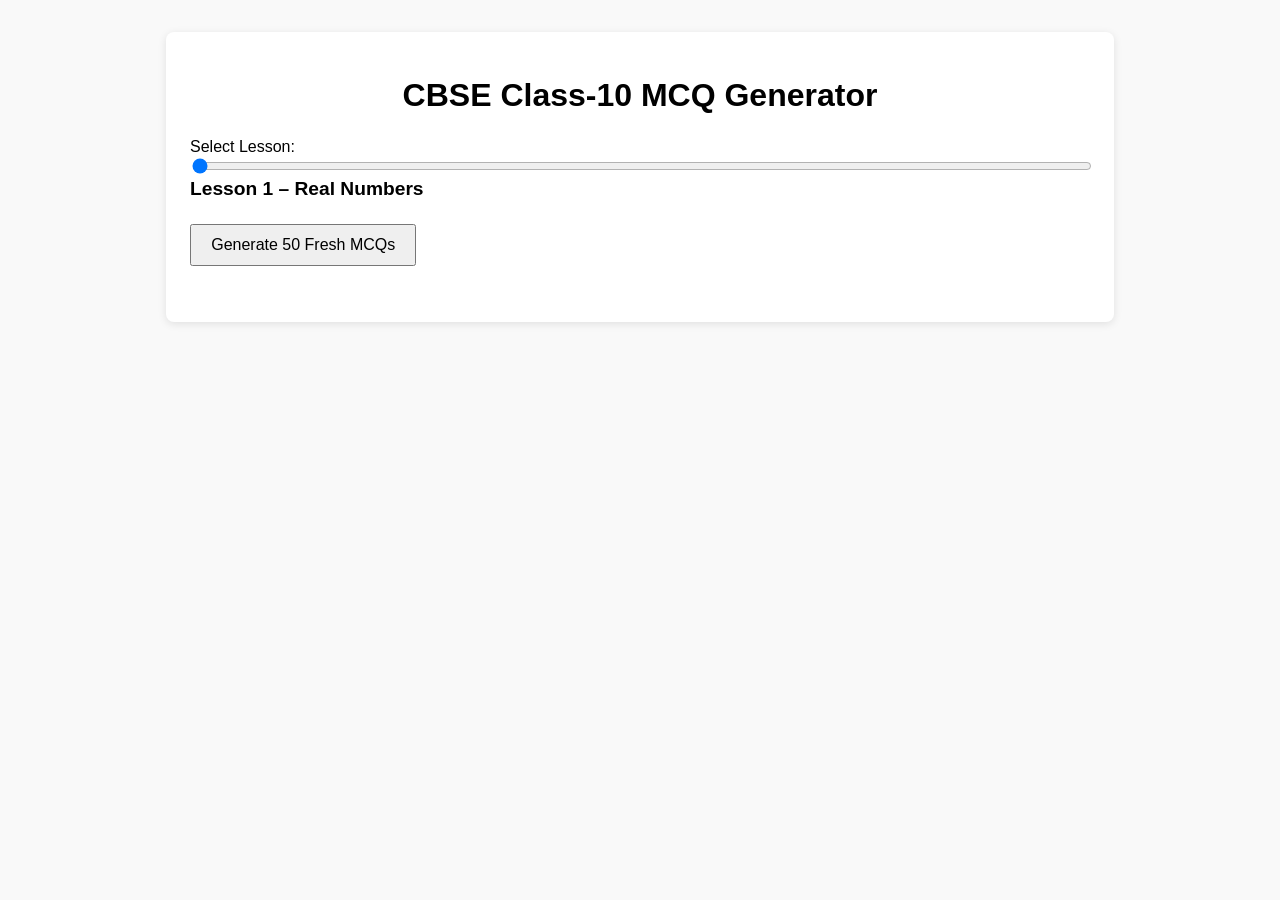
==== index.html @ ea10f2ff "Update index.html" ====
<!DOCTYPE html>
<html lang="en">
<head>
  <meta charset="UTF-8">
  <title>CBSE Class-10 MCQ Generator (DeepSeek V3)</title>
  <meta name="viewport" content="width=device-width, initial-scale=1">
  <style>
    body {font-family: Arial, sans-serif; margin: 2rem; background:#f9f9f9;}
    h1 {text-align:center;}
    .container {max-width:900px; margin:auto; background:#fff; padding:1.5rem; border-radius:8px; box-shadow:0 2px 8px rgba(0,0,0,.1);}
    .slider-box {margin:1.5rem 0;}
    #lessonLabel {font-weight:bold; font-size:1.2rem;}
    #mcqOutput {margin-top:2rem; line-height:1.6;}
    button {padding:.6rem 1.2rem; font-size:1rem; cursor:pointer;}
    .loading {color:#555; font-style:italic;}
    .mcq {margin-bottom:1.2rem; border-bottom:1px solid #eee; padding-bottom:1rem;}
    .options {margin-left:1.5rem;}
    details {margin-top:.5rem;}
  </style>
</head>
<body>

<div class="container">
  <h1>CBSE Class-10 MCQ Generator</h1>

  <div class="slider-box">
    <label for="lessonSlider">Select Lesson:</label><br>
    <input type="range" id="lessonSlider" min="1" max="14" value="1" step="1" style="width:100%;">
    <div id="lessonLabel">Lesson 1 – Real Numbers</div>
  </div>

  <button id="generateBtn">Generate 50 Fresh MCQs</button>
  <p class="loading" id="status"></p>

  <div id="mcqOutput"></div>
</div>

<script>
/* ------------------------------------------------------------------
   CONFIGURATION
   ------------------------------------------------------------------ */
const API_URL = 'https://openrouter.ai/api/v1/chat/completions'; 
const MODEL = 'deepseek/deepseek-r1:free'; // current free DeepSeek model  
  
const LESSONS = [
  null,
  'Real Numbers',
  'Polynomials',
  'Pair of Linear Equations in Two Variables',
  'Quadratic Equations',
  'Arithmetic Progressions',
  'Triangles',
  'Coordinate Geometry',
  'Introduction to Trigonometry',
  'Some Applications of Trigonometry',
  'Circles',
  'Areas Related to Circles',
  'Surface Areas and Volumes',
  'Probability',          // Lesson 13
  'Statistics'            // Lesson 14
];

/* ------------------------------------------------------------------
   UI – slider label
   ------------------------------------------------------------------ */
const slider   = document.getElementById('lessonSlider');
const label    = document.getElementById('lessonLabel');
const status   = document.getElementById('status');
const output   = document.getElementById('mcqOutput');
const genBtn   = document.getElementById('generateBtn');

function updateLabel() {
  const idx = slider.value;
  label.textContent = `Lesson ${idx} – ${LESSONS[idx]}`;
}
slider.addEventListener('input', updateLabel);
updateLabel();

/* ------------------------------------------------------------------
   CORE – generate 50 MCQs (chunked)
   ------------------------------------------------------------------ */
async function generateMCQs() {
  const lessonIdx = slider.value;
  const lessonName = LESSONS[lessonIdx];
  const PER_REQUEST = 10;
  const TOTAL       = 50;
  const calls       = Math.ceil(TOTAL / PER_REQUEST);

  genBtn.disabled = true;
  status.textContent = `Generating 0/${TOTAL} …`;
  output.innerHTML = '';

  const allQs = [];

  for (let i = 0; i < calls; i++) {
    const num = (i === calls - 1) ? TOTAL - allQs.length : PER_REQUEST;
    const start = allQs.length + 1;

    const prompt = `You are a CBSE Class-10 expert. Create **${num} brand-new multiple-choice questions** 
(starting from question ${start}) on **${lessonName}**. Each question must have:
- 4 options (A,B,C,D)
- exactly one correct answer
- a short explanation

Return **only** a JSON array with objects:
{
  "q": "question text",
  "options": ["A) …","B) …","C) …","D) …"],
  "answer": "A" | "B" | "C" | "D",
  "explanation": "brief reason"
}
No extra text, no markdown fences.`;

    try {
      const resp = await fetch('https://api.deepseek.com/v1/chat/completions', {
        method: 'POST',
        headers: {
          'Authorization': `Bearer ${DEEPSEEK_API_KEY}`,
          'Content-Type': 'application/json'
        },
        body: JSON.stringify({
          model: DEEPSEEK_MODEL,
          messages: [{ role: 'user', content: prompt }],
          temperature: 0.8,
          max_tokens: 2500
        })
      });

      if (!resp.ok) {
        const err = await resp.json();
        throw new Error(err.error?.message || `HTTP ${resp.status}`);
      }

      const data = await resp.json();
      const raw = data.choices[0].message.content.trim();

      let chunk;
      try {
        const cleaned = raw.replace(/^```json\s*|```$/g, '').trim();
        chunk = JSON.parse(cleaned);
      } catch (e) {
        console.warn('Raw chunk:', raw);
        throw new Error('Invalid JSON from model');
      }

      allQs.push(...chunk);
      status.textContent = `Generating ${allQs.length}/${TOTAL} …`;

    } catch (err) {
      status.textContent = 'Error: ' + err.message;
      console.error(err);
      genBtn.disabled = false;
      return;
    }
  }

  renderMCQs(allQs);
  status.textContent = `Done! ${TOTAL} MCQs ready.`;
  genBtn.disabled = false;
}

/* ------------------------------------------------------------------
   Render
   ------------------------------------------------------------------ */
function renderMCQs(qs) {
  output.innerHTML = qs.map((q, i) => `
    <div class="mcq">
      <strong>${i+1}.</strong> ${q.q}<br>
      <div class="options">
        ${q.options.map(opt => `<div>${opt}</div>`).join('')}
      </div>
      <details><summary><small>Show answer</small></summary>
        <p><strong>Answer:</strong> ${q.answer}<br>
           <strong>Explanation:</strong> ${q.explanation}</p>
      </details>
    </div>
  `).join('');
}

/* ------------------------------------------------------------------
   Button
   ------------------------------------------------------------------ */
genBtn.addEventListener('click', generateMCQs);
</script>

</body>
</html>
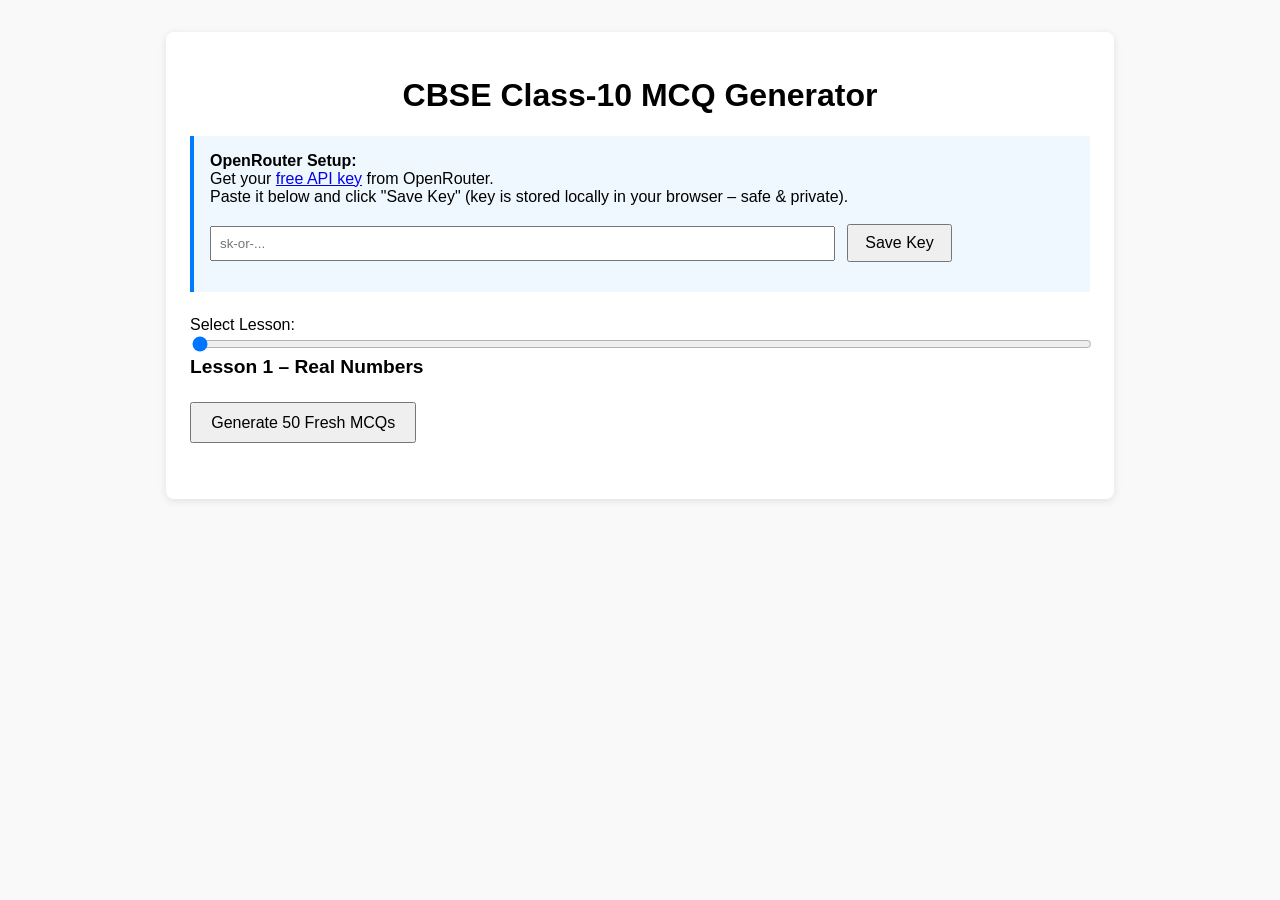
==== commit 2b8c7197: "Update index.html" ====
--- a/index.html
+++ b/index.html
@@ -16,12 +16,23 @@
     .mcq {margin-bottom:1.2rem; border-bottom:1px solid #eee; padding-bottom:1rem;}
     .options {margin-left:1.5rem;}
     details {margin-top:.5rem;}
+    .api-box {margin:1rem 0; padding:1rem; background:#f0f8ff; border-left:4px solid #007bff;}
   </style>
 </head>
 <body>
 
 <div class="container">
   <h1>CBSE Class-10 MCQ Generator</h1>
+
+  <div class="api-box">
+    <strong>OpenRouter Setup:</strong><br>
+    Get your <a href="https://openrouter.ai/keys" target="_blank">free API key</a> from OpenRouter.<br>
+    Paste it below and click "Save Key" (key is stored locally in your browser – safe & private).
+    <br><br>
+    <input type="password" id="apiKeyInput" placeholder="sk-or-..." style="width:70%; padding:.5rem;">
+    <button id="saveKeyBtn" style="margin-left:.5rem; padding:.5rem 1rem;">Save Key</button>
+    <p id="keyStatus" style="color:#28a745; font-size:.9rem;"></p>
+  </div>
 
   <div class="slider-box">
     <label for="lessonSlider">Select Lesson:</label><br>
@@ -39,9 +50,11 @@
 /* ------------------------------------------------------------------
    CONFIGURATION
    ------------------------------------------------------------------ */
+  
 const API_URL = 'https://openrouter.ai/api/v1/chat/completions'; 
-const MODEL = 'deepseek/deepseek-r1:free'; // current free DeepSeek model  
-  
+const MODEL = 'deepseek/deepseek-r1:free'; // current free DeepSeek model
+
+
 const LESSONS = [
   null,
   'Real Numbers',
@@ -61,6 +74,33 @@
 ];
 
 /* ------------------------------------------------------------------
+   API KEY MANAGEMENT
+   ------------------------------------------------------------------ */
+let DEEPSEEK_API_KEY = localStorage.getItem('openrouter_key') || '';
+
+const keyInput = document.getElementById('apiKeyInput');
+const saveBtn = document.getElementById('saveKeyBtn');
+const keyStatus = document.getElementById('keyStatus');
+
+if (DEEPSEEK_API_KEY) {
+  keyInput.value = DEEPSEEK_API_KEY;
+  keyStatus.textContent = 'Key loaded! Ready to generate.';
+}
+
+saveBtn.addEventListener('click', () => {
+  DEEPSEEK_API_KEY = keyInput.value.trim();
+  if (DEEPSEEK_API_KEY) {
+    localStorage.setItem('openrouter_key', DEEPSEEK_API_KEY);
+    keyStatus.textContent = 'Key saved! Ready to generate.';
+    keyInput.style.display = 'none';
+    saveBtn.style.display = 'none';
+  } else {
+    keyStatus.textContent = 'Enter a valid key.';
+    keyStatus.style.color = '#dc3545';
+  }
+});
+
+/* ------------------------------------------------------------------
    UI – slider label
    ------------------------------------------------------------------ */
 const slider   = document.getElementById('lessonSlider');
@@ -77,9 +117,14 @@
 updateLabel();
 
 /* ------------------------------------------------------------------
-   CORE – generate 50 MCQs (chunked)
+   CORE – generate 50 MCQs (chunked) – FIXED FOR OPENROUTER
    ------------------------------------------------------------------ */
 async function generateMCQs() {
+  if (!DEEPSEEK_API_KEY) {
+    status.textContent = 'Error: Add your OpenRouter API key first!';
+    return;
+  }
+
   const lessonIdx = slider.value;
   const lessonName = LESSONS[lessonIdx];
   const PER_REQUEST = 10;
@@ -112,14 +157,16 @@
 No extra text, no markdown fences.`;
 
     try {
-      const resp = await fetch('https://api.deepseek.com/v1/chat/completions', {
+      const resp = await fetch(API_URL, {
         method: 'POST',
         headers: {
           'Authorization': `Bearer ${DEEPSEEK_API_KEY}`,
-          'Content-Type': 'application/json'
+          'Content-Type': 'application/json',
+          'HTTP-Referer': window.location.origin,  // Optional: For leaderboards
+          'X-Title': 'CBSE MCQ Generator'          // Optional: App name
         },
         body: JSON.stringify({
-          model: DEEPSEEK_MODEL,
+          model: MODEL,
           messages: [{ role: 'user', content: prompt }],
           temperature: 0.8,
           max_tokens: 2500
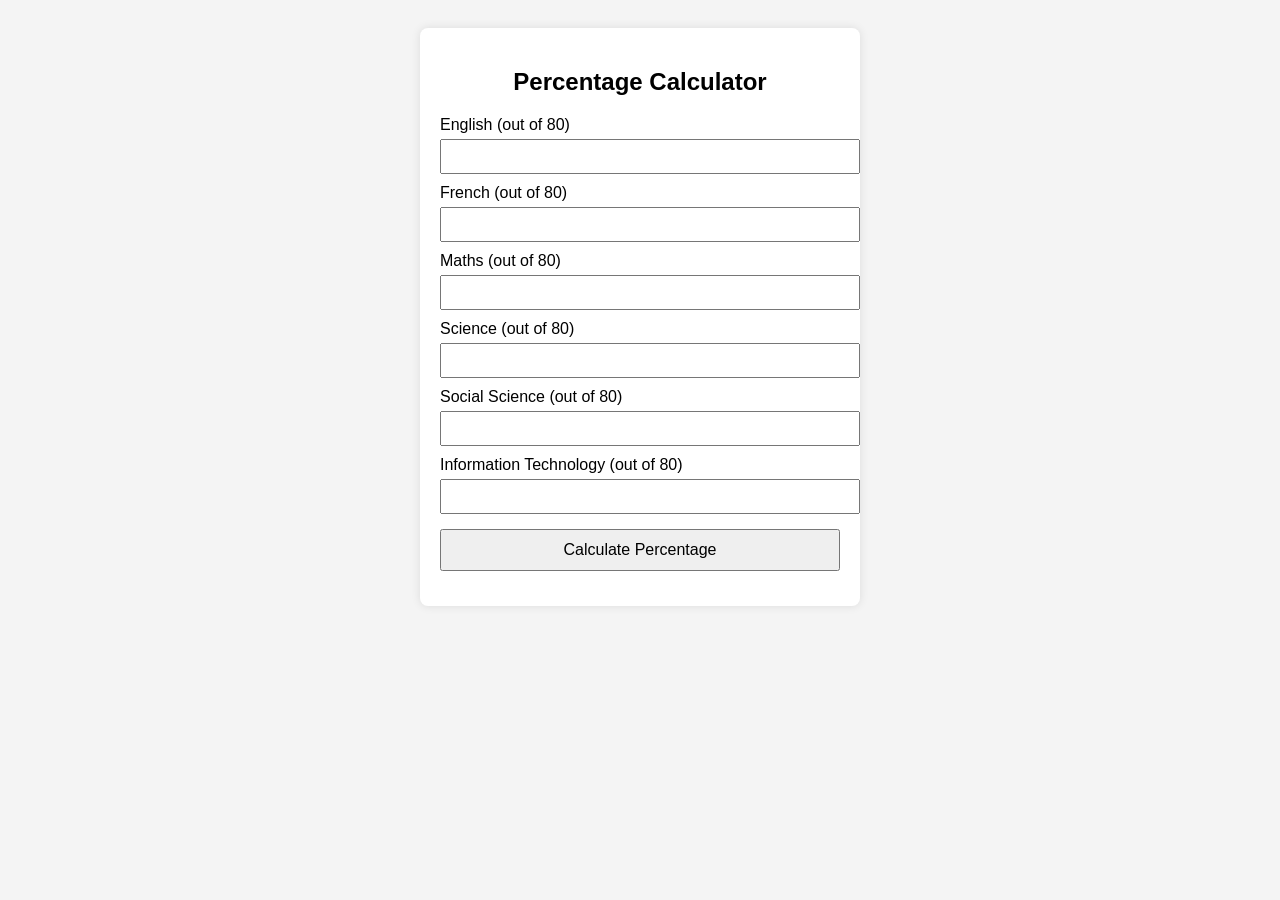
==== commit 64f2e01f: "Update index.html" ====
--- a/index.html
+++ b/index.html
@@ -1,234 +1,94 @@
 <!DOCTYPE html>
 <html lang="en">
 <head>
-  <meta charset="UTF-8">
-  <title>CBSE Class-10 MCQ Generator (DeepSeek V3)</title>
-  <meta name="viewport" content="width=device-width, initial-scale=1">
+  <meta charset="UTF-8" />
+  <meta name="viewport" content="width=device-width, initial-scale=1.0" />
+  <title>Percentage Calculator</title>
   <style>
-    body {font-family: Arial, sans-serif; margin: 2rem; background:#f9f9f9;}
-    h1 {text-align:center;}
-    .container {max-width:900px; margin:auto; background:#fff; padding:1.5rem; border-radius:8px; box-shadow:0 2px 8px rgba(0,0,0,.1);}
-    .slider-box {margin:1.5rem 0;}
-    #lessonLabel {font-weight:bold; font-size:1.2rem;}
-    #mcqOutput {margin-top:2rem; line-height:1.6;}
-    button {padding:.6rem 1.2rem; font-size:1rem; cursor:pointer;}
-    .loading {color:#555; font-style:italic;}
-    .mcq {margin-bottom:1.2rem; border-bottom:1px solid #eee; padding-bottom:1rem;}
-    .options {margin-left:1.5rem;}
-    details {margin-top:.5rem;}
-    .api-box {margin:1rem 0; padding:1rem; background:#f0f8ff; border-left:4px solid #007bff;}
+    body {
+      font-family: Arial, sans-serif;
+      background: #f4f4f4;
+      padding: 20px;
+    }
+    .calculator {
+      max-width: 400px;
+      margin: auto;
+      background: #ffffff;
+      padding: 20px;
+      border-radius: 8px;
+      box-shadow: 0 0 10px rgba(0,0,0,0.1);
+    }
+    h2 {
+      text-align: center;
+    }
+    label {
+      display: block;
+      margin-top: 10px;
+    }
+    input {
+      width: 100%;
+      padding: 8px;
+      margin-top: 5px;
+    }
+    button {
+      width: 100%;
+      margin-top: 15px;
+      padding: 10px;
+      font-size: 16px;
+      cursor: pointer;
+    }
+    .result {
+      margin-top: 15px;
+      font-weight: bold;
+      text-align: center;
+    }
   </style>
 </head>
 <body>
+  <div class="calculator">
+    <h2>Percentage Calculator</h2>
 
-<div class="container">
-  <h1>CBSE Class-10 MCQ Generator</h1>
+    <!-- Exact order as requested -->
+    <label>English (out of 80)</label>
+    <input type="number" id="english" min="0" max="80" />
 
-  <div class="api-box">
-    <strong>OpenRouter Setup:</strong><br>
-    Get your <a href="https://openrouter.ai/keys" target="_blank">free API key</a> from OpenRouter.<br>
-    Paste it below and click "Save Key" (key is stored locally in your browser – safe & private).
-    <br><br>
-    <input type="password" id="apiKeyInput" placeholder="sk-or-..." style="width:70%; padding:.5rem;">
-    <button id="saveKeyBtn" style="margin-left:.5rem; padding:.5rem 1rem;">Save Key</button>
-    <p id="keyStatus" style="color:#28a745; font-size:.9rem;"></p>
+    <label>French (out of 80)</label>
+    <input type="number" id="french" min="0" max="80" />
+
+    <label>Maths (out of 80)</label>
+    <input type="number" id="maths" min="0" max="80" />
+
+    <label>Science (out of 80)</label>
+    <input type="number" id="science" min="0" max="80" />
+
+    <label>Social Science (out of 80)</label>
+    <input type="number" id="social" min="0" max="80" />
+
+    <label>Information Technology (out of 80)</label>
+    <input type="number" id="it" min="0" max="80" />
+
+    <button onclick="calculatePercentage()">Calculate Percentage</button>
+
+    <div class="result" id="result"></div>
   </div>
 
-  <div class="slider-box">
-    <label for="lessonSlider">Select Lesson:</label><br>
-    <input type="range" id="lessonSlider" min="1" max="14" value="1" step="1" style="width:100%;">
-    <div id="lessonLabel">Lesson 1 – Real Numbers</div>
-  </div>
+  <script>
+    function calculatePercentage() {
+      const english = Number(document.getElementById('english').value) || 0;
+      const french = Number(document.getElementById('french').value) || 0;
+      const maths = Number(document.getElementById('maths').value) || 0;
+      const science = Number(document.getElementById('science').value) || 0;
+      const social = Number(document.getElementById('social').value) || 0;
+      const it = Number(document.getElementById('it').value) || 0;
 
-  <button id="generateBtn">Generate 50 Fresh MCQs</button>
-  <p class="loading" id="status"></p>
+      const totalMarks = english + french + maths + science + social + it;
+      const maxMarks = 80 * 6;
 
-  <div id="mcqOutput"></div>
-</div>
+      const percentage = (totalMarks / maxMarks) * 100;
 
-<script>
-/* ------------------------------------------------------------------
-   CONFIGURATION
-   ------------------------------------------------------------------ */
-  
-const API_URL = 'https://openrouter.ai/api/v1/chat/completions'; 
-const MODEL = 'deepseek/deepseek-r1:free'; // current free DeepSeek model
-
-
-const LESSONS = [
-  null,
-  'Real Numbers',
-  'Polynomials',
-  'Pair of Linear Equations in Two Variables',
-  'Quadratic Equations',
-  'Arithmetic Progressions',
-  'Triangles',
-  'Coordinate Geometry',
-  'Introduction to Trigonometry',
-  'Some Applications of Trigonometry',
-  'Circles',
-  'Areas Related to Circles',
-  'Surface Areas and Volumes',
-  'Probability',          // Lesson 13
-  'Statistics'            // Lesson 14
-];
-
-/* ------------------------------------------------------------------
-   API KEY MANAGEMENT
-   ------------------------------------------------------------------ */
-let DEEPSEEK_API_KEY = localStorage.getItem('openrouter_key') || '';
-
-const keyInput = document.getElementById('apiKeyInput');
-const saveBtn = document.getElementById('saveKeyBtn');
-const keyStatus = document.getElementById('keyStatus');
-
-if (DEEPSEEK_API_KEY) {
-  keyInput.value = DEEPSEEK_API_KEY;
-  keyStatus.textContent = 'Key loaded! Ready to generate.';
-}
-
-saveBtn.addEventListener('click', () => {
-  DEEPSEEK_API_KEY = keyInput.value.trim();
-  if (DEEPSEEK_API_KEY) {
-    localStorage.setItem('openrouter_key', DEEPSEEK_API_KEY);
-    keyStatus.textContent = 'Key saved! Ready to generate.';
-    keyInput.style.display = 'none';
-    saveBtn.style.display = 'none';
-  } else {
-    keyStatus.textContent = 'Enter a valid key.';
-    keyStatus.style.color = '#dc3545';
-  }
-});
-
-/* ------------------------------------------------------------------
-   UI – slider label
-   ------------------------------------------------------------------ */
-const slider   = document.getElementById('lessonSlider');
-const label    = document.getElementById('lessonLabel');
-const status   = document.getElementById('status');
-const output   = document.getElementById('mcqOutput');
-const genBtn   = document.getElementById('generateBtn');
-
-function updateLabel() {
-  const idx = slider.value;
-  label.textContent = `Lesson ${idx} – ${LESSONS[idx]}`;
-}
-slider.addEventListener('input', updateLabel);
-updateLabel();
-
-/* ------------------------------------------------------------------
-   CORE – generate 50 MCQs (chunked) – FIXED FOR OPENROUTER
-   ------------------------------------------------------------------ */
-async function generateMCQs() {
-  if (!DEEPSEEK_API_KEY) {
-    status.textContent = 'Error: Add your OpenRouter API key first!';
-    return;
-  }
-
-  const lessonIdx = slider.value;
-  const lessonName = LESSONS[lessonIdx];
-  const PER_REQUEST = 10;
-  const TOTAL       = 50;
-  const calls       = Math.ceil(TOTAL / PER_REQUEST);
-
-  genBtn.disabled = true;
-  status.textContent = `Generating 0/${TOTAL} …`;
-  output.innerHTML = '';
-
-  const allQs = [];
-
-  for (let i = 0; i < calls; i++) {
-    const num = (i === calls - 1) ? TOTAL - allQs.length : PER_REQUEST;
-    const start = allQs.length + 1;
-
-    const prompt = `You are a CBSE Class-10 expert. Create **${num} brand-new multiple-choice questions** 
-(starting from question ${start}) on **${lessonName}**. Each question must have:
-- 4 options (A,B,C,D)
-- exactly one correct answer
-- a short explanation
-
-Return **only** a JSON array with objects:
-{
-  "q": "question text",
-  "options": ["A) …","B) …","C) …","D) …"],
-  "answer": "A" | "B" | "C" | "D",
-  "explanation": "brief reason"
-}
-No extra text, no markdown fences.`;
-
-    try {
-      const resp = await fetch(API_URL, {
-        method: 'POST',
-        headers: {
-          'Authorization': `Bearer ${DEEPSEEK_API_KEY}`,
-          'Content-Type': 'application/json',
-          'HTTP-Referer': window.location.origin,  // Optional: For leaderboards
-          'X-Title': 'CBSE MCQ Generator'          // Optional: App name
-        },
-        body: JSON.stringify({
-          model: MODEL,
-          messages: [{ role: 'user', content: prompt }],
-          temperature: 0.8,
-          max_tokens: 2500
-        })
-      });
-
-      if (!resp.ok) {
-        const err = await resp.json();
-        throw new Error(err.error?.message || `HTTP ${resp.status}`);
-      }
-
-      const data = await resp.json();
-      const raw = data.choices[0].message.content.trim();
-
-      let chunk;
-      try {
-        const cleaned = raw.replace(/^```json\s*|```$/g, '').trim();
-        chunk = JSON.parse(cleaned);
-      } catch (e) {
-        console.warn('Raw chunk:', raw);
-        throw new Error('Invalid JSON from model');
-      }
-
-      allQs.push(...chunk);
-      status.textContent = `Generating ${allQs.length}/${TOTAL} …`;
-
-    } catch (err) {
-      status.textContent = 'Error: ' + err.message;
-      console.error(err);
-      genBtn.disabled = false;
-      return;
+      document.getElementById('result').innerText =
+        `Total: ${totalMarks} / ${maxMarks} | Percentage: ${percentage.toFixed(2)}%`;
     }
-  }
-
-  renderMCQs(allQs);
-  status.textContent = `Done! ${TOTAL} MCQs ready.`;
-  genBtn.disabled = false;
-}
-
-/* ------------------------------------------------------------------
-   Render
-   ------------------------------------------------------------------ */
-function renderMCQs(qs) {
-  output.innerHTML = qs.map((q, i) => `
-    <div class="mcq">
-      <strong>${i+1}.</strong> ${q.q}<br>
-      <div class="options">
-        ${q.options.map(opt => `<div>${opt}</div>`).join('')}
-      </div>
-      <details><summary><small>Show answer</small></summary>
-        <p><strong>Answer:</strong> ${q.answer}<br>
-           <strong>Explanation:</strong> ${q.explanation}</p>
-      </details>
-    </div>
-  `).join('');
-}
-
-/* ------------------------------------------------------------------
-   Button
-   ------------------------------------------------------------------ */
-genBtn.addEventListener('click', generateMCQs);
-</script>
-
+  </script>
 </body>
 </html>
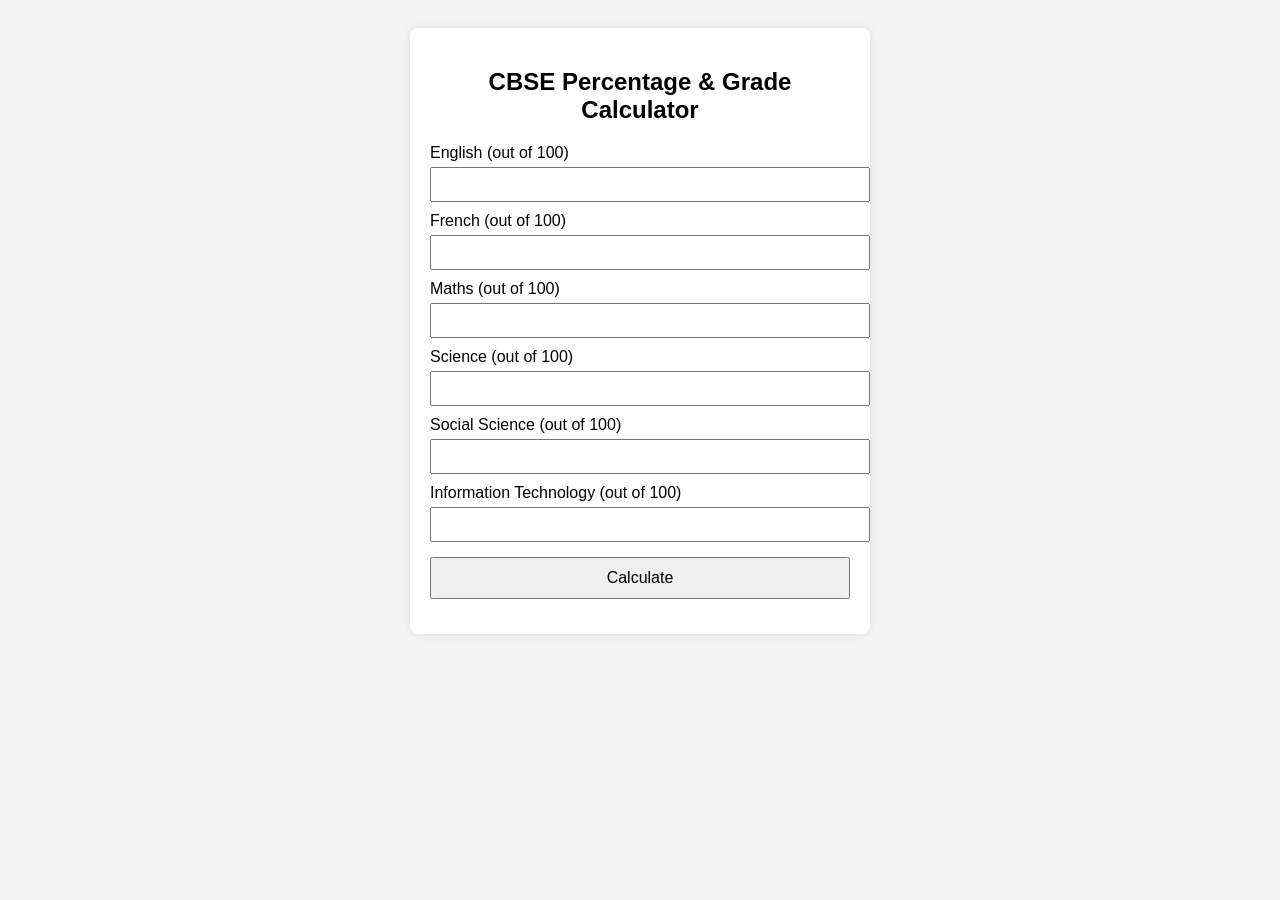
==== commit 0fa32c00: "Update index.html" ====
--- a/index.html
+++ b/index.html
@@ -3,7 +3,7 @@
 <head>
   <meta charset="UTF-8" />
   <meta name="viewport" content="width=device-width, initial-scale=1.0" />
-  <title>Percentage Calculator</title>
+  <title>Percentage & Grade Calculator (CBSE)</title>
   <style>
     body {
       font-family: Arial, sans-serif;
@@ -11,7 +11,7 @@
       padding: 20px;
     }
     .calculator {
-      max-width: 400px;
+      max-width: 420px;
       margin: auto;
       background: #ffffff;
       padding: 20px;
@@ -42,37 +42,53 @@
       font-weight: bold;
       text-align: center;
     }
+    .grade {
+      margin-top: 5px;
+      text-align: center;
+    }
   </style>
 </head>
 <body>
   <div class="calculator">
-    <h2>Percentage Calculator</h2>
+    <h2>CBSE Percentage & Grade Calculator</h2>
 
     <!-- Exact order as requested -->
-    <label>English (out of 80)</label>
-    <input type="number" id="english" min="0" max="80" />
+    <label>English (out of 100)</label>
+    <input type="number" id="english" min="0" max="100" />
 
-    <label>French (out of 80)</label>
-    <input type="number" id="french" min="0" max="80" />
+    <label>French (out of 100)</label>
+    <input type="number" id="french" min="0" max="100" />
 
-    <label>Maths (out of 80)</label>
-    <input type="number" id="maths" min="0" max="80" />
+    <label>Maths (out of 100)</label>
+    <input type="number" id="maths" min="0" max="100" />
 
-    <label>Science (out of 80)</label>
-    <input type="number" id="science" min="0" max="80" />
+    <label>Science (out of 100)</label>
+    <input type="number" id="science" min="0" max="100" />
 
-    <label>Social Science (out of 80)</label>
-    <input type="number" id="social" min="0" max="80" />
+    <label>Social Science (out of 100)</label>
+    <input type="number" id="social" min="0" max="100" />
 
-    <label>Information Technology (out of 80)</label>
-    <input type="number" id="it" min="0" max="80" />
+    <label>Information Technology (out of 100)</label>
+    <input type="number" id="it" min="0" max="100" />
 
-    <button onclick="calculatePercentage()">Calculate Percentage</button>
+    <button onclick="calculatePercentage()">Calculate</button>
 
     <div class="result" id="result"></div>
+    <div class="grade" id="grade"></div>
   </div>
 
   <script>
+    function getGrade(percent) {
+      if (percent >= 91) return "A1";
+      if (percent >= 81) return "A2";
+      if (percent >= 71) return "B1";
+      if (percent >= 61) return "B2";
+      if (percent >= 51) return "C1";
+      if (percent >= 41) return "C2";
+      if (percent >= 33) return "D";
+      return "E (Fail)";
+    }
+
     function calculatePercentage() {
       const english = Number(document.getElementById('english').value) || 0;
       const french = Number(document.getElementById('french').value) || 0;
@@ -82,12 +98,15 @@
       const it = Number(document.getElementById('it').value) || 0;
 
       const totalMarks = english + french + maths + science + social + it;
-      const maxMarks = 80 * 6;
+      const maxMarks = 100 * 6;
+      const percentage = (totalMarks / maxMarks) * 100;
 
-      const percentage = (totalMarks / maxMarks) * 100;
+      const grade = getGrade(percentage);
 
       document.getElementById('result').innerText =
         `Total: ${totalMarks} / ${maxMarks} | Percentage: ${percentage.toFixed(2)}%`;
+
+      document.getElementById('grade').innerText = `Overall Grade: ${grade}`;
     }
   </script>
 </body>
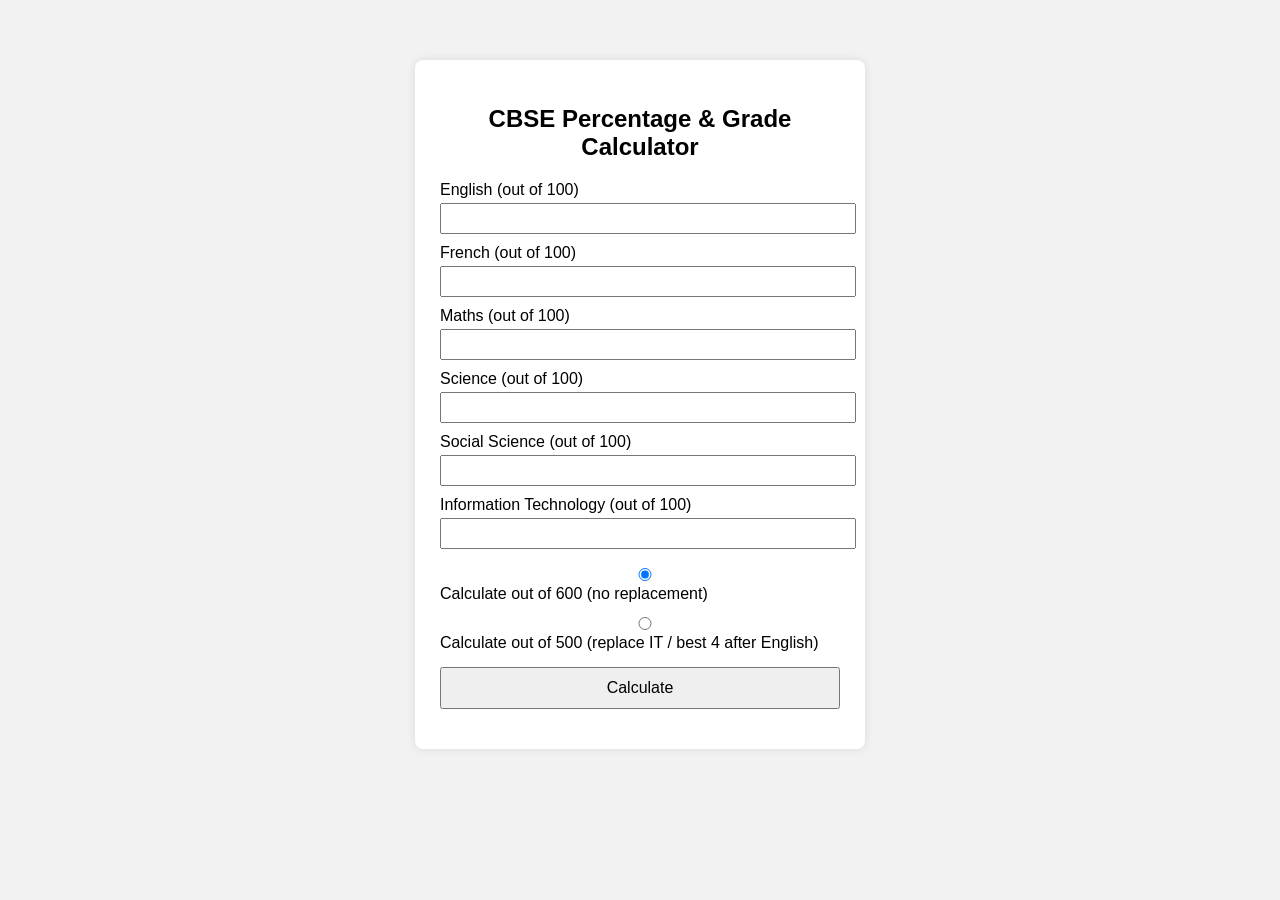
==== commit e7b79873: "Update index.html" ====
--- a/index.html
+++ b/index.html
@@ -1,113 +1,115 @@
 <!DOCTYPE html>
 <html lang="en">
 <head>
-  <meta charset="UTF-8" />
-  <meta name="viewport" content="width=device-width, initial-scale=1.0" />
-  <title>Percentage & Grade Calculator (CBSE)</title>
-  <style>
+<meta charset="UTF-8">
+<title>CBSE Percentage & Grade Calculator</title>
+<style>
     body {
-      font-family: Arial, sans-serif;
-      background: #f4f4f4;
-      padding: 20px;
+        font-family: Arial, sans-serif;
+        background: #f2f2f2;
     }
-    .calculator {
-      max-width: 420px;
-      margin: auto;
-      background: #ffffff;
-      padding: 20px;
-      border-radius: 8px;
-      box-shadow: 0 0 10px rgba(0,0,0,0.1);
+    .container {
+        width: 400px;
+        margin: 60px auto;
+        background: white;
+        padding: 25px;
+        border-radius: 8px;
+        box-shadow: 0 0 10px rgba(0,0,0,0.1);
     }
     h2 {
-      text-align: center;
+        text-align: center;
     }
     label {
-      display: block;
-      margin-top: 10px;
+        display: block;
+        margin-top: 10px;
     }
     input {
-      width: 100%;
-      padding: 8px;
-      margin-top: 5px;
+        width: 100%;
+        padding: 6px;
+        margin-top: 4px;
+    }
+    .options {
+        margin-top: 15px;
     }
     button {
-      width: 100%;
-      margin-top: 15px;
-      padding: 10px;
-      font-size: 16px;
-      cursor: pointer;
+        width: 100%;
+        padding: 10px;
+        margin-top: 15px;
+        font-size: 16px;
     }
     .result {
-      margin-top: 15px;
-      font-weight: bold;
-      text-align: center;
+        margin-top: 15px;
+        text-align: center;
+        font-weight: bold;
     }
-    .grade {
-      margin-top: 5px;
-      text-align: center;
-    }
-  </style>
+</style>
 </head>
+
 <body>
-  <div class="calculator">
+<div class="container">
     <h2>CBSE Percentage & Grade Calculator</h2>
 
-    <!-- Exact order as requested -->
     <label>English (out of 100)</label>
-    <input type="number" id="english" min="0" max="100" />
+    <input type="number" id="english">
 
     <label>French (out of 100)</label>
-    <input type="number" id="french" min="0" max="100" />
+    <input type="number" id="french">
 
     <label>Maths (out of 100)</label>
-    <input type="number" id="maths" min="0" max="100" />
+    <input type="number" id="maths">
 
     <label>Science (out of 100)</label>
-    <input type="number" id="science" min="0" max="100" />
+    <input type="number" id="science">
 
     <label>Social Science (out of 100)</label>
-    <input type="number" id="social" min="0" max="100" />
+    <input type="number" id="sst">
 
     <label>Information Technology (out of 100)</label>
-    <input type="number" id="it" min="0" max="100" />
+    <input type="number" id="it">
 
-    <button onclick="calculatePercentage()">Calculate</button>
+    <div class="options">
+        <label>
+            <input type="radio" name="mode" value="600" checked>
+            Calculate out of 600 (no replacement)
+        </label>
+        <label>
+            <input type="radio" name="mode" value="500">
+            Calculate out of 500 (replace IT / best 4 after English)
+        </label>
+    </div>
+
+    <button onclick="calculate()">Calculate</button>
 
     <div class="result" id="result"></div>
-    <div class="grade" id="grade"></div>
-  </div>
+</div>
 
-  <script>
-    function getGrade(percent) {
-      if (percent >= 91) return "A1";
-      if (percent >= 81) return "A2";
-      if (percent >= 71) return "B1";
-      if (percent >= 61) return "B2";
-      if (percent >= 51) return "C1";
-      if (percent >= 41) return "C2";
-      if (percent >= 33) return "D";
-      return "E (Fail)";
+<script>
+function calculate() {
+    let english = Number(document.getElementById("english").value);
+    let french = Number(document.getElementById("french").value);
+    let maths = Number(document.getElementById("maths").value);
+    let science = Number(document.getElementById("science").value);
+    let sst = Number(document.getElementById("sst").value);
+    let it = Number(document.getElementById("it").value);
+
+    let mode = document.querySelector('input[name="mode"]:checked').value;
+
+    let percentage;
+
+    if (mode === "600") {
+        let total = english + french + maths + science + sst + it;
+        percentage = (total / 600) * 100;
+    } else {
+        let others = [french, maths, science, sst, it];
+        others.sort((a, b) => b - a);
+        let bestFour = others.slice(0, 4).reduce((a, b) => a + b, 0);
+        let total = english + bestFour;
+        percentage = (total / 500) * 100;
     }
 
-    function calculatePercentage() {
-      const english = Number(document.getElementById('english').value) || 0;
-      const french = Number(document.getElementById('french').value) || 0;
-      const maths = Number(document.getElementById('maths').value) || 0;
-      const science = Number(document.getElementById('science').value) || 0;
-      const social = Number(document.getElementById('social').value) || 0;
-      const it = Number(document.getElementById('it').value) || 0;
-
-      const totalMarks = english + french + maths + science + social + it;
-      const maxMarks = 100 * 6;
-      const percentage = (totalMarks / maxMarks) * 100;
-
-      const grade = getGrade(percentage);
-
-      document.getElementById('result').innerText =
-        `Total: ${totalMarks} / ${maxMarks} | Percentage: ${percentage.toFixed(2)}%`;
-
-      document.getElementById('grade').innerText = `Overall Grade: ${grade}`;
-    }
-  </script>
+    document.getElementById("result").innerText =
+        "Percentage: " + percentage.toFixed(2) + "%";
+}
+</script>
 </body>
 </html>
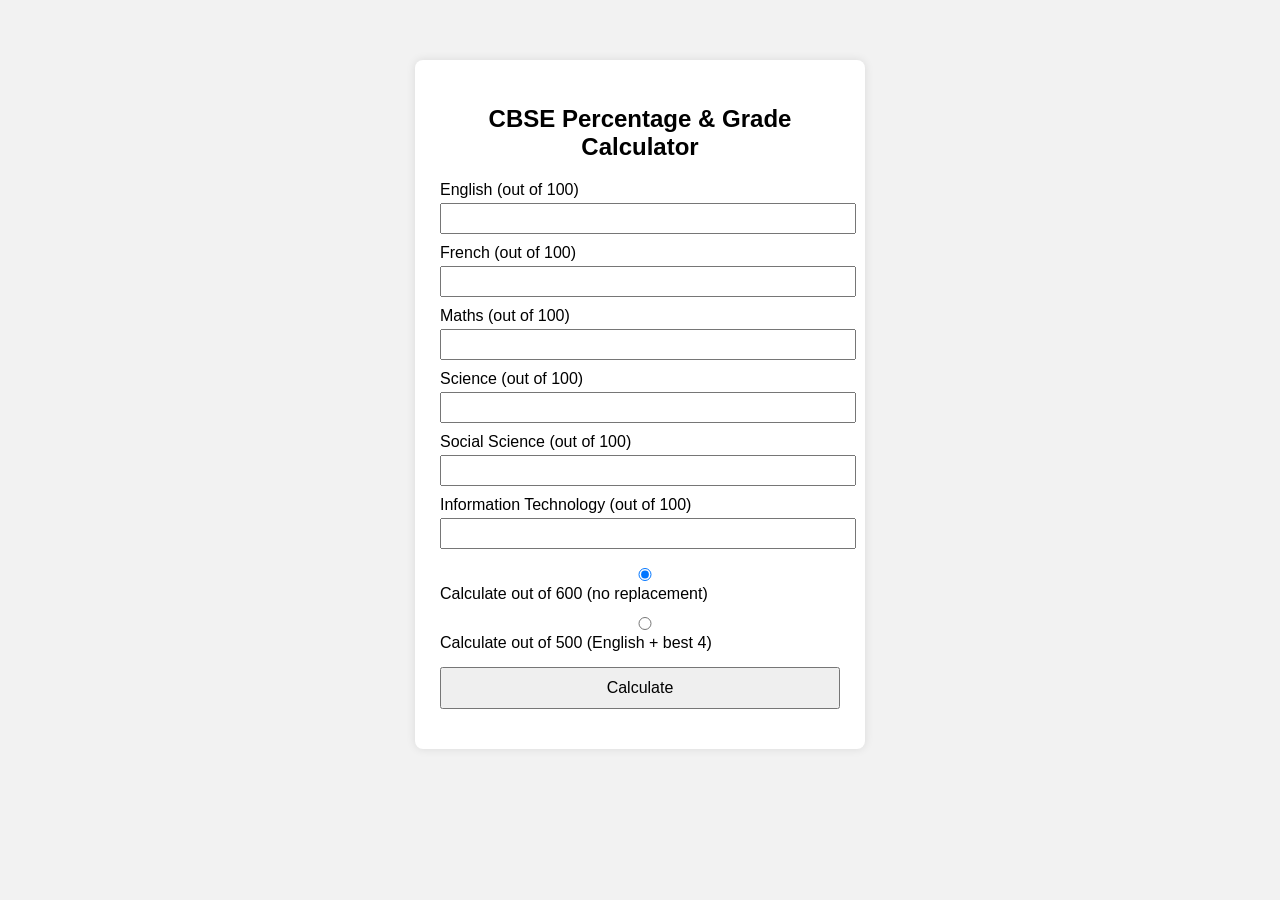
==== commit c833f855: "Update index.html" ====
--- a/index.html
+++ b/index.html
@@ -74,7 +74,7 @@
         </label>
         <label>
             <input type="radio" name="mode" value="500">
-            Calculate out of 500 (replace IT / best 4 after English)
+            Calculate out of 500 (English + best 4)
         </label>
     </div>
 
@@ -84,6 +84,17 @@
 </div>
 
 <script>
+function getGrade(percent) {
+    if (percent >= 91) return "A1";
+    if (percent >= 81) return "A2";
+    if (percent >= 71) return "B1";
+    if (percent >= 61) return "B2";
+    if (percent >= 51) return "C1";
+    if (percent >= 41) return "C2";
+    if (percent >= 33) return "D";
+    return "E (Fail)";
+}
+
 function calculate() {
     let english = Number(document.getElementById("english").value);
     let french = Number(document.getElementById("french").value);
@@ -93,7 +104,6 @@
     let it = Number(document.getElementById("it").value);
 
     let mode = document.querySelector('input[name="mode"]:checked').value;
-
     let percentage;
 
     if (mode === "600") {
@@ -107,8 +117,10 @@
         percentage = (total / 500) * 100;
     }
 
-    document.getElementById("result").innerText =
-        "Percentage: " + percentage.toFixed(2) + "%";
+    let grade = getGrade(percentage);
+
+    document.getElementById("result").innerHTML =
+        `Percentage: ${percentage.toFixed(2)}%<br>Grade: ${grade}`;
 }
 </script>
 </body>
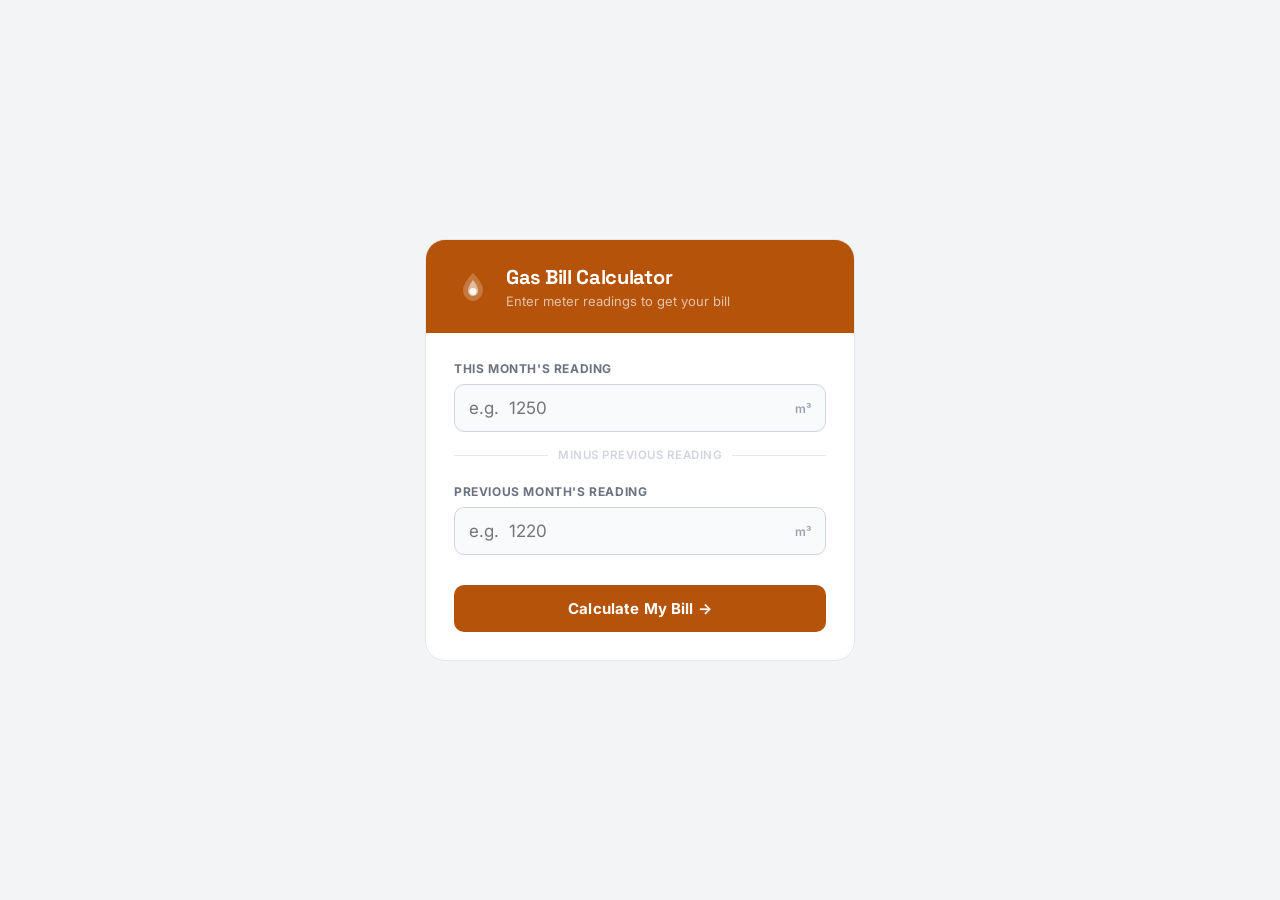
==== commit 9da6cc21: "Update index.html" ====
--- a/index.html
+++ b/index.html
@@ -1,127 +1,387 @@
 <!DOCTYPE html>
 <html lang="en">
 <head>
-<meta charset="UTF-8">
-<title>CBSE Percentage & Grade Calculator</title>
-<style>
+  <meta charset="UTF-8" />
+  <meta name="viewport" content="width=device-width, initial-scale=1.0" />
+  <title>Gas Bill Calculator</title>
+  <link href="https://fonts.googleapis.com/css2?family=Inter:wght@400;500;600;700&family=Space+Grotesk:wght@600;700&display=swap" rel="stylesheet" />
+  <style>
+    *, *::before, *::after { box-sizing: border-box; margin: 0; padding: 0; }
+
     body {
-        font-family: Arial, sans-serif;
-        background: #f2f2f2;
-    }
-    .container {
-        width: 400px;
-        margin: 60px auto;
-        background: white;
-        padding: 25px;
-        border-radius: 8px;
-        box-shadow: 0 0 10px rgba(0,0,0,0.1);
-    }
-    h2 {
-        text-align: center;
-    }
-    label {
-        display: block;
-        margin-top: 10px;
-    }
-    input {
-        width: 100%;
-        padding: 6px;
-        margin-top: 4px;
-    }
-    .options {
-        margin-top: 15px;
-    }
-    button {
-        width: 100%;
-        padding: 10px;
-        margin-top: 15px;
-        font-size: 16px;
-    }
-    .result {
-        margin-top: 15px;
-        text-align: center;
-        font-weight: bold;
-    }
-</style>
+      min-height: 100vh;
+      background: #F3F4F6;
+      display: flex;
+      align-items: center;
+      justify-content: center;
+      font-family: 'Inter', system-ui, -apple-system, sans-serif;
+      padding: 24px 16px;
+      color: #111827;
+    }
+
+    /* ── Card ── */
+    #gbc-card {
+      background: #fff;
+      border-radius: 20px;
+      width: 100%;
+      max-width: 430px;
+      border: 1px solid #E5E7EB;
+      overflow: hidden;
+    }
+
+    /* ── Header ── */
+    #gbc-header {
+      background: #B45309;
+      padding: 24px 28px;
+      display: flex;
+      align-items: center;
+      gap: 14px;
+    }
+
+    #gbc-header-text h2 {
+      font-family: 'Space Grotesk', sans-serif;
+      color: #fff;
+      font-size: 20px;
+      letter-spacing: -0.3px;
+    }
+
+    #gbc-header-text p {
+      color: rgba(255,255,255,0.65);
+      font-size: 13px;
+      margin-top: 3px;
+    }
+
+    /* ── Body ── */
+    #gbc-body { padding: 28px 28px 8px; }
+
+    /* ── Fields ── */
+    .gbc-field { margin-bottom: 22px; }
+
+    .gbc-label {
+      font-size: 12px;
+      font-weight: 700;
+      color: #6B7280;
+      letter-spacing: 0.6px;
+      text-transform: uppercase;
+      margin-bottom: 8px;
+    }
+
+    .gbc-input-wrap { position: relative; }
+
+    .gbc-input {
+      width: 100%;
+      padding: 13px 52px 13px 14px;
+      border: 1.5px solid #D1D5DB;
+      border-radius: 10px;
+      font-size: 17px;
+      font-family: 'Inter', sans-serif;
+      color: #111827;
+      background: #F9FAFB;
+      outline: none;
+      transition: border-color 0.18s, background 0.18s, box-shadow 0.18s;
+      -moz-appearance: textfield;
+    }
+
+    .gbc-input::-webkit-outer-spin-button,
+    .gbc-input::-webkit-inner-spin-button { -webkit-appearance: none; }
+
+    .gbc-input:focus {
+      border-color: #B45309;
+      background: #fff;
+      box-shadow: 0 0 0 3px rgba(180, 83, 9, 0.12);
+    }
+
+    .gbc-input.gbc-error {
+      border-color: #DC2626;
+      background: #FEF2F2;
+    }
+
+    .gbc-input-unit {
+      position: absolute;
+      right: 14px;
+      top: 50%;
+      transform: translateY(-50%);
+      font-size: 12px;
+      font-weight: 600;
+      color: #9CA3AF;
+      pointer-events: none;
+    }
+
+    .gbc-err {
+      font-size: 12px;
+      color: #DC2626;
+      margin-top: 6px;
+      display: none;
+    }
+
+    /* ── Divider ── */
+    .gbc-sub-divider {
+      display: flex;
+      align-items: center;
+      gap: 10px;
+      font-size: 11.5px;
+      font-weight: 600;
+      color: #D1D5DB;
+      letter-spacing: 0.5px;
+      text-transform: uppercase;
+      margin: -6px 0 22px;
+    }
+
+    .gbc-sub-divider::before, .gbc-sub-divider::after {
+      content: '';
+      flex: 1;
+      height: 1px;
+      background: #E5E7EB;
+    }
+
+    /* ── Button ── */
+    #gbc-btn {
+      display: block;
+      width: calc(100% - 56px);
+      margin: 0 28px 28px;
+      padding: 14px;
+      background: #B45309;
+      color: #fff;
+      font-size: 15px;
+      font-weight: 700;
+      font-family: 'Inter', sans-serif;
+      border: none;
+      border-radius: 10px;
+      cursor: pointer;
+      transition: background 0.15s, transform 0.1s;
+      letter-spacing: 0.15px;
+    }
+
+    #gbc-btn:hover  { background: #92400E; }
+    #gbc-btn:active { transform: scale(0.99); }
+
+    /* ── Result panel ── */
+    #gbc-result {
+      margin: 0 28px 28px;
+      border-radius: 14px;
+      background: #F0FDF4;
+      border: 1px solid #BBF7D0;
+      overflow: hidden;
+      display: none;
+    }
+
+    #gbc-result.gbc-show {
+      display: block;
+      animation: gbc-in 0.28s cubic-bezier(.22,.68,0,1.2);
+    }
+
+    @keyframes gbc-in {
+      from { opacity: 0; transform: translateY(12px) scale(0.98); }
+      to   { opacity: 1; transform: translateY(0)   scale(1); }
+    }
+
+    #gbc-result-rows { padding: 18px 20px; }
+
+    .gbc-row {
+      display: flex;
+      justify-content: space-between;
+      align-items: center;
+      padding: 5px 0;
+    }
+
+    .gbc-rl { font-size: 13.5px; color: #166534; }
+    .gbc-rv { font-size: 13.5px; color: #14532D; font-weight: 600; }
+
+    .gbc-result-hr { height: 1px; background: #86EFAC; margin: 12px 0; }
+
+    .gbc-total {
+      display: flex;
+      justify-content: space-between;
+      align-items: baseline;
+    }
+
+    .gbc-total-lbl {
+      font-size: 12px;
+      font-weight: 700;
+      color: #15803D;
+      letter-spacing: 0.6px;
+      text-transform: uppercase;
+    }
+
+    #gbc-amount {
+      font-family: 'Space Grotesk', sans-serif;
+      font-size: 36px;
+      font-weight: 700;
+      color: #14532D;
+      letter-spacing: -1.5px;
+    }
+
+    #gbc-amount .sym { font-size: 24px; letter-spacing: 0; }
+
+    #gbc-reset-btn {
+      display: flex;
+      align-items: center;
+      justify-content: center;
+      gap: 7px;
+      width: 100%;
+      padding: 11px;
+      background: transparent;
+      border: none;
+      border-top: 1px solid #BBF7D0;
+      color: #15803D;
+      font-size: 13px;
+      font-weight: 600;
+      font-family: 'Inter', sans-serif;
+      cursor: pointer;
+      transition: background 0.15s;
+    }
+
+    #gbc-reset-btn:hover { background: rgba(134,239,172,0.2); }
+
+    /* ── Mobile ── */
+    @media (max-width: 480px) {
+      #gbc-card { border-radius: 16px; }
+      #gbc-header { padding: 20px 20px; }
+      #gbc-body { padding: 22px 20px 8px; }
+      #gbc-btn { width: calc(100% - 40px); margin: 0 20px 22px; }
+      #gbc-result { margin: 0 20px 22px; }
+    }
+  </style>
 </head>
-
 <body>
-<div class="container">
-    <h2>CBSE Percentage & Grade Calculator</h2>
-
-    <label>English (out of 100)</label>
-    <input type="number" id="english">
-
-    <label>French (out of 100)</label>
-    <input type="number" id="french">
-
-    <label>Maths (out of 100)</label>
-    <input type="number" id="maths">
-
-    <label>Science (out of 100)</label>
-    <input type="number" id="science">
-
-    <label>Social Science (out of 100)</label>
-    <input type="number" id="sst">
-
-    <label>Information Technology (out of 100)</label>
-    <input type="number" id="it">
-
-    <div class="options">
-        <label>
-            <input type="radio" name="mode" value="600" checked>
-            Calculate out of 600 (no replacement)
-        </label>
-        <label>
-            <input type="radio" name="mode" value="500">
-            Calculate out of 500 (English + best 4)
-        </label>
+
+<div id="gbc-card">
+
+  <!-- Header -->
+  <div id="gbc-header">
+    <svg width="38" height="38" viewBox="0 0 38 38" fill="none" aria-hidden="true">
+      <path d="M19 5C19 5 9 14.5 9 22C9 27.5228 13.4772 33 19 33C24.5228 33 29 27.5228 29 22C29 14.5 19 5 19 5Z" fill="rgba(255,255,255,0.22)"/>
+      <path d="M19 12C19 12 14 18 14 22.5C14 25.538 16.2386 28 19 28C21.7614 28 24 25.538 24 22.5C24 18 19 12 19 12Z" fill="rgba(255,255,255,0.50)"/>
+      <circle cx="19" cy="23.5" r="3.5" fill="rgba(255,255,255,0.9)"/>
+    </svg>
+    <div id="gbc-header-text">
+      <h2>Gas Bill Calculator</h2>
+      <p>Enter meter readings to get your bill</p>
     </div>
-
-    <button onclick="calculate()">Calculate</button>
-
-    <div class="result" id="result"></div>
+  </div>
+
+  <!-- Inputs -->
+  <div id="gbc-body">
+
+    <div class="gbc-field">
+      <div class="gbc-label">This Month's Reading</div>
+      <div class="gbc-input-wrap">
+        <input id="gbc-cur" class="gbc-input" type="number" inputmode="decimal"
+               placeholder="e.g.  1250" autocomplete="off" />
+        <span class="gbc-input-unit">m³</span>
+      </div>
+      <div class="gbc-err" id="gbc-err-c"></div>
+    </div>
+
+    <div class="gbc-sub-divider">minus previous reading</div>
+
+    <div class="gbc-field">
+      <div class="gbc-label">Previous Month's Reading</div>
+      <div class="gbc-input-wrap">
+        <input id="gbc-prv" class="gbc-input" type="number" inputmode="decimal"
+               placeholder="e.g.  1220" autocomplete="off" />
+        <span class="gbc-input-unit">m³</span>
+      </div>
+      <div class="gbc-err" id="gbc-err-p"></div>
+    </div>
+
+  </div>
+
+  <button id="gbc-btn" onclick="gbcCalc()">Calculate My Bill →</button>
+
+  <!-- Result -->
+  <div id="gbc-result">
+    <div id="gbc-result-rows">
+      <div class="gbc-row">
+        <span class="gbc-rl">Units consumed</span>
+        <span class="gbc-rv" id="gr-units">—</span>
+      </div>
+      <div class="gbc-row">
+        <span class="gbc-rl">× Rate (60.29)</span>
+        <span class="gbc-rv" id="gr-s1">—</span>
+      </div>
+      <div class="gbc-row">
+        <span class="gbc-rl">× Factor (2.3)</span>
+        <span class="gbc-rv" id="gr-s2">—</span>
+      </div>
+      <div class="gbc-result-hr"></div>
+      <div class="gbc-total">
+        <span class="gbc-total-lbl">Total Bill</span>
+        <span id="gbc-amount"><span class="sym">₹</span><span id="gr-final">0.00</span></span>
+      </div>
+    </div>
+    <button id="gbc-reset-btn" onclick="gbcReset()">
+      <svg width="14" height="14" viewBox="0 0 14 14" fill="none" aria-hidden="true">
+        <path d="M2 7a5 5 0 1 0 .9-2.9" stroke="#15803D" stroke-width="1.4" stroke-linecap="round"/>
+        <path d="M2 3v4h4"              stroke="#15803D" stroke-width="1.4" stroke-linecap="round" stroke-linejoin="round"/>
+      </svg>
+      Reset &amp; calculate again
+    </button>
+  </div>
+
 </div>
 
 <script>
-function getGrade(percent) {
-    if (percent >= 91) return "A1";
-    if (percent >= 81) return "A2";
-    if (percent >= 71) return "B1";
-    if (percent >= 61) return "B2";
-    if (percent >= 51) return "C1";
-    if (percent >= 41) return "C2";
-    if (percent >= 33) return "D";
-    return "E (Fail)";
-}
-
-function calculate() {
-    let english = Number(document.getElementById("english").value);
-    let french = Number(document.getElementById("french").value);
-    let maths = Number(document.getElementById("maths").value);
-    let science = Number(document.getElementById("science").value);
-    let sst = Number(document.getElementById("sst").value);
-    let it = Number(document.getElementById("it").value);
-
-    let mode = document.querySelector('input[name="mode"]:checked').value;
-    let percentage;
-
-    if (mode === "600") {
-        let total = english + french + maths + science + sst + it;
-        percentage = (total / 600) * 100;
-    } else {
-        let others = [french, maths, science, sst, it];
-        others.sort((a, b) => b - a);
-        let bestFour = others.slice(0, 4).reduce((a, b) => a + b, 0);
-        let total = english + bestFour;
-        percentage = (total / 500) * 100;
-    }
-
-    let grade = getGrade(percentage);
-
-    document.getElementById("result").innerHTML =
-        `Percentage: ${percentage.toFixed(2)}%<br>Grade: ${grade}`;
-}
+  const $ = id => document.getElementById(id);
+
+  function gbcCalc() {
+    const cIn = $('gbc-cur'), pIn = $('gbc-prv');
+    const cErr = $('gbc-err-c'), pErr = $('gbc-err-p');
+
+    [cIn, pIn].forEach(el => el.classList.remove('gbc-error'));
+    [cErr, pErr].forEach(el => { el.style.display = 'none'; el.textContent = ''; });
+
+    const c = parseFloat(cIn.value);
+    const p = parseFloat(pIn.value);
+    let ok = true;
+
+    if (cIn.value.trim() === '' || isNaN(c)) {
+      cIn.classList.add('gbc-error');
+      cErr.textContent = 'Enter this month\'s meter reading.';
+      cErr.style.display = 'block';
+      ok = false;
+    }
+
+    if (pIn.value.trim() === '' || isNaN(p)) {
+      pIn.classList.add('gbc-error');
+      pErr.textContent = 'Enter last month\'s meter reading.';
+      pErr.style.display = 'block';
+      ok = false;
+    }
+
+    if (ok && c < p) {
+      cIn.classList.add('gbc-error');
+      cErr.textContent = 'Current reading can\'t be less than previous.';
+      cErr.style.display = 'block';
+      ok = false;
+    }
+
+    if (!ok) return;
+
+    const units = c - p;
+    const s1    = units * 60.29;
+    const s2    = s1    * 2.3;
+
+    $('gr-units').textContent = units.toFixed(2) + ' m³';
+    $('gr-s1').textContent    = '₹ ' + s1.toFixed(2);
+    $('gr-s2').textContent    = '₹ ' + s2.toFixed(2);
+    $('gr-final').textContent = s2.toFixed(2);
+
+    const panel = $('gbc-result');
+    panel.classList.remove('gbc-show');
+    void panel.offsetWidth;
+    panel.classList.add('gbc-show');
+  }
+
+  function gbcReset() {
+    ['gbc-cur','gbc-prv'].forEach(id => { $(id).value = ''; $(id).classList.remove('gbc-error'); });
+    ['gbc-err-c','gbc-err-p'].forEach(id => { $(id).style.display = 'none'; $(id).textContent = ''; });
+    $('gbc-result').classList.remove('gbc-show');
+    $('gbc-cur').focus();
+  }
+
+  document.addEventListener('keydown', e => { if (e.key === 'Enter') gbcCalc(); });
 </script>
+
 </body>
 </html>
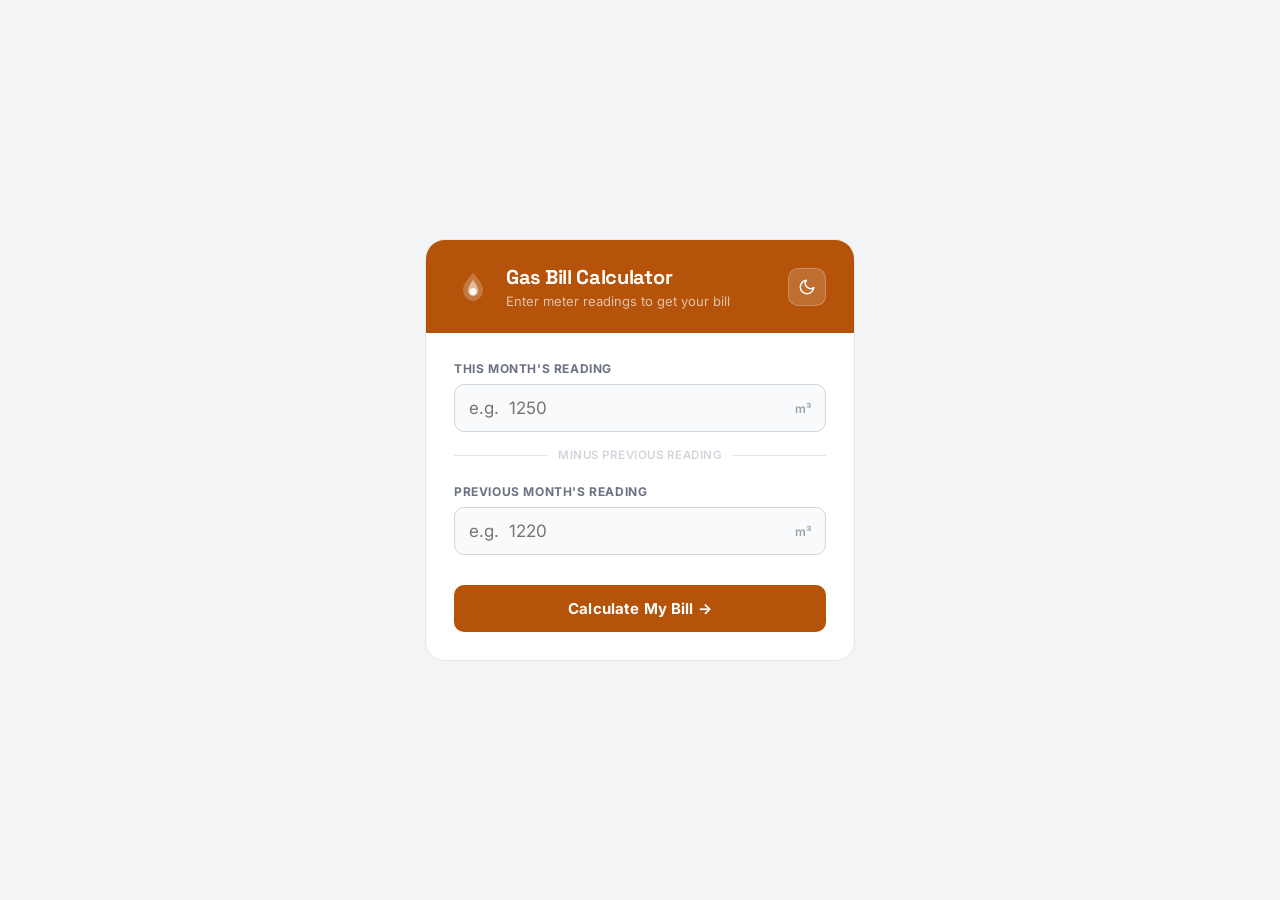
==== commit 4ffca391: "Enhance styles with transitions and dark mode support Added transitions for various elements and imp" ====
--- a/index.html
+++ b/index.html
@@ -17,6 +17,7 @@
       font-family: 'Inter', system-ui, -apple-system, sans-serif;
       padding: 24px 16px;
       color: #111827;
+      transition: background 0.25s, color 0.25s;
     }
 
     /* ── Card ── */
@@ -27,6 +28,7 @@
       max-width: 430px;
       border: 1px solid #E5E7EB;
       overflow: hidden;
+      transition: background 0.25s, border-color 0.25s;
     }
 
     /* ── Header ── */
@@ -36,6 +38,10 @@
       display: flex;
       align-items: center;
       gap: 14px;
+    }
+
+    #gbc-header-text {
+      flex: 1;
     }
 
     #gbc-header-text h2 {
@@ -50,6 +56,30 @@
       font-size: 13px;
       margin-top: 3px;
     }
+
+    /* ── Theme Toggle Button ── */
+    #gbc-theme-btn {
+      background: rgba(255, 255, 255, 0.16);
+      border: 1px solid rgba(255, 255, 255, 0.22);
+      border-radius: 10px;
+      width: 38px;
+      height: 38px;
+      display: flex;
+      align-items: center;
+      justify-content: center;
+      cursor: pointer;
+      color: #fff;
+      flex-shrink: 0;
+      transition: background 0.18s, transform 0.1s;
+    }
+
+    #gbc-theme-btn:hover { background: rgba(255, 255, 255, 0.26); }
+    #gbc-theme-btn:active { transform: scale(0.95); }
+
+    #icon-sun { display: none; }
+    #icon-moon { display: block; }
+    body.dark-mode #icon-sun { display: block; }
+    body.dark-mode #icon-moon { display: none; }
 
     /* ── Body ── */
     #gbc-body { padding: 28px 28px 8px; }
@@ -64,6 +94,7 @@
       letter-spacing: 0.6px;
       text-transform: uppercase;
       margin-bottom: 8px;
+      transition: color 0.25s;
     }
 
     .gbc-input-wrap { position: relative; }
@@ -78,7 +109,7 @@
       color: #111827;
       background: #F9FAFB;
       outline: none;
-      transition: border-color 0.18s, background 0.18s, box-shadow 0.18s;
+      transition: border-color 0.18s, background 0.18s, box-shadow 0.18s, color 0.18s;
       -moz-appearance: textfield;
     }
 
@@ -125,6 +156,7 @@
       letter-spacing: 0.5px;
       text-transform: uppercase;
       margin: -6px 0 22px;
+      transition: color 0.25s;
     }
 
     .gbc-sub-divider::before, .gbc-sub-divider::after {
@@ -132,6 +164,7 @@
       flex: 1;
       height: 1px;
       background: #E5E7EB;
+      transition: background 0.25s;
     }
 
     /* ── Button ── */
@@ -163,6 +196,7 @@
       border: 1px solid #BBF7D0;
       overflow: hidden;
       display: none;
+      transition: background 0.25s, border-color 0.25s;
     }
 
     #gbc-result.gbc-show {
@@ -172,7 +206,7 @@
 
     @keyframes gbc-in {
       from { opacity: 0; transform: translateY(12px) scale(0.98); }
-      to   { opacity: 1; transform: translateY(0)   scale(1); }
+      to   { opacity: 1; transform: translateY(0)    scale(1); }
     }
 
     #gbc-result-rows { padding: 18px 20px; }
@@ -228,10 +262,79 @@
       font-weight: 600;
       font-family: 'Inter', sans-serif;
       cursor: pointer;
-      transition: background 0.15s;
+      transition: background 0.15s, border-color 0.25s, color 0.25s;
     }
 
     #gbc-reset-btn:hover { background: rgba(134,239,172,0.2); }
+
+    /* ── Dark Mode Overrides ── */
+    body.dark-mode {
+      background: #111827;
+      color: #F9FAFB;
+    }
+
+    body.dark-mode #gbc-card {
+      background: #1F2937;
+      border-color: #374151;
+    }
+
+    body.dark-mode .gbc-label {
+      color: #9CA3AF;
+    }
+
+    body.dark-mode .gbc-input {
+      background: #374151;
+      border-color: #4B5563;
+      color: #F9FAFB;
+    }
+
+    body.dark-mode .gbc-input::placeholder {
+      color: #6B7280;
+    }
+
+    body.dark-mode .gbc-input:focus {
+      border-color: #D97706;
+      background: #1F2937;
+      box-shadow: 0 0 0 3px rgba(217, 119, 6, 0.25);
+    }
+
+    body.dark-mode .gbc-input.gbc-error {
+      border-color: #EF4444;
+      background: rgba(127, 29, 29, 0.3);
+    }
+
+    body.dark-mode .gbc-err {
+      color: #F87171;
+    }
+
+    body.dark-mode .gbc-sub-divider {
+      color: #6B7280;
+    }
+
+    body.dark-mode .gbc-sub-divider::before,
+    body.dark-mode .gbc-sub-divider::after {
+      background: #374151;
+    }
+
+    body.dark-mode #gbc-result {
+      background: #064E3B;
+      border-color: #065F46;
+    }
+
+    body.dark-mode .gbc-rl { color: #A7F3D0; }
+    body.dark-mode .gbc-rv { color: #ECFDF5; }
+    body.dark-mode .gbc-result-hr { background: #047857; }
+    body.dark-mode .gbc-total-lbl { color: #6EE7B7; }
+    body.dark-mode #gbc-amount { color: #ECFDF5; }
+
+    body.dark-mode #gbc-reset-btn {
+      border-top-color: #065F46;
+      color: #6EE7B7;
+    }
+
+    body.dark-mode #gbc-reset-btn:hover {
+      background: rgba(6, 95, 70, 0.5);
+    }
 
     /* ── Mobile ── */
     @media (max-width: 480px) {
@@ -258,6 +361,24 @@
       <h2>Gas Bill Calculator</h2>
       <p>Enter meter readings to get your bill</p>
     </div>
+    <button id="gbc-theme-btn" onclick="toggleTheme()" aria-label="Toggle dark mode" title="Toggle theme">
+      <!-- Moon icon (shows in light mode) -->
+      <svg id="icon-moon" width="18" height="18" viewBox="0 0 24 24" fill="none" stroke="currentColor" stroke-width="2" stroke-linecap="round" stroke-linejoin="round">
+        <path d="M21 12.79A9 9 0 1 1 11.21 3 7 7 0 0 0 21 12.79z"/>
+      </svg>
+      <!-- Sun icon (shows in dark mode) -->
+      <svg id="icon-sun" width="18" height="18" viewBox="0 0 24 24" fill="none" stroke="currentColor" stroke-width="2" stroke-linecap="round" stroke-linejoin="round">
+        <circle cx="12" cy="12" r="5"/>
+        <line x1="12" y1="1" x2="12" y2="3"/>
+        <line x1="12" y1="21" x2="12" y2="23"/>
+        <line x1="4.22" y1="4.22" x2="5.64" y2="5.64"/>
+        <line x1="18.36" y1="18.36" x2="19.78" y2="19.78"/>
+        <line x1="1" y1="12" x2="3" y2="12"/>
+        <line x1="21" y1="12" x2="23" y2="12"/>
+        <line x1="4.22" y1="19.78" x2="5.64" y2="18.36"/>
+        <line x1="18.36" y1="5.64" x2="19.78" y2="4.22"/>
+      </svg>
+    </button>
   </div>
 
   <!-- Inputs -->
@@ -312,8 +433,8 @@
     </div>
     <button id="gbc-reset-btn" onclick="gbcReset()">
       <svg width="14" height="14" viewBox="0 0 14 14" fill="none" aria-hidden="true">
-        <path d="M2 7a5 5 0 1 0 .9-2.9" stroke="#15803D" stroke-width="1.4" stroke-linecap="round"/>
-        <path d="M2 3v4h4"              stroke="#15803D" stroke-width="1.4" stroke-linecap="round" stroke-linejoin="round"/>
+        <path d="M2 7a5 5 0 1 0 .9-2.9" stroke="currentColor" stroke-width="1.4" stroke-linecap="round"/>
+        <path d="M2 3v4h4"               stroke="currentColor" stroke-width="1.4" stroke-linecap="round" stroke-linejoin="round"/>
       </svg>
       Reset &amp; calculate again
     </button>
@@ -323,6 +444,16 @@
 
 <script>
   const $ = id => document.getElementById(id);
+
+  // Load saved theme preference immediately
+  if (localStorage.getItem('gbc-theme') === 'dark') {
+    document.body.classList.add('dark-mode');
+  }
+
+  function toggleTheme() {
+    const isDark = document.body.classList.toggle('dark-mode');
+    localStorage.setItem('gbc-theme', isDark ? 'dark' : 'light');
+  }
 
   function gbcCalc() {
     const cIn = $('gbc-cur'), pIn = $('gbc-prv');
